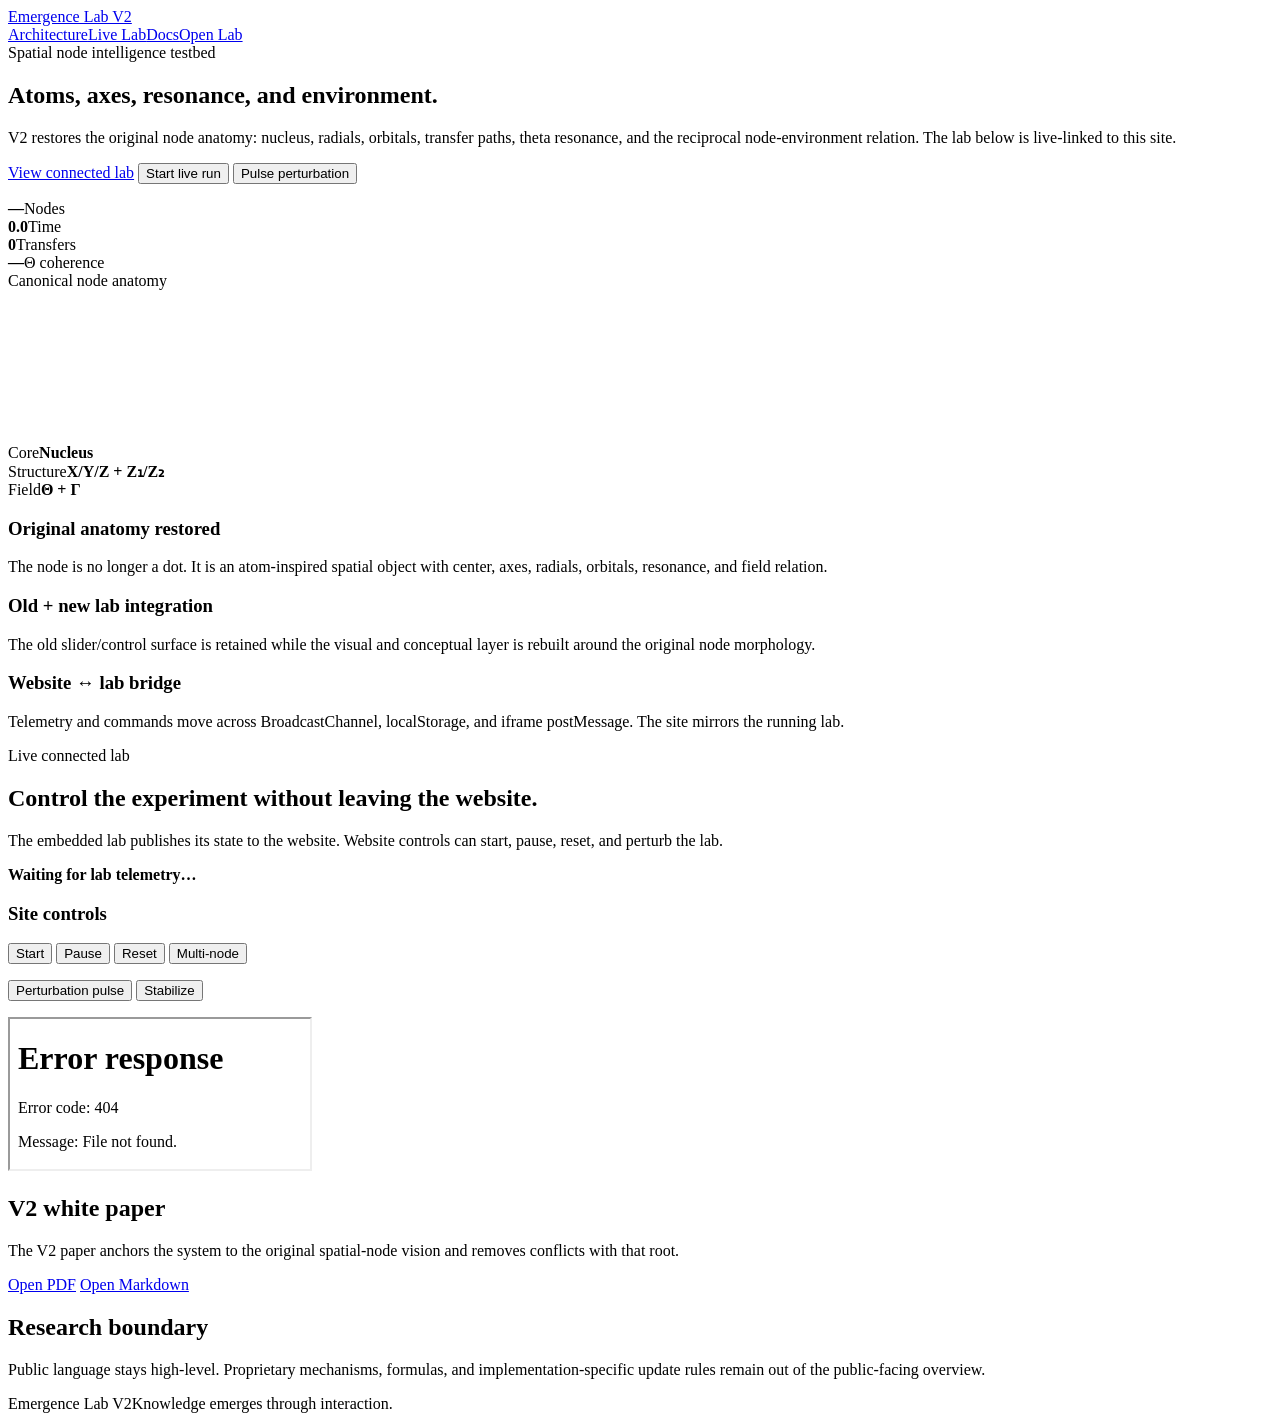
==== site/index.html @ 114ddc36 "Add V2 connected website" ====
<!doctype html>
<html lang="en">
<head>
  <meta charset="utf-8"><meta name="viewport" content="width=device-width, initial-scale=1">
  <title>Emergence Lab V2 — Spatial Node Research Platform</title>
  <link rel="stylesheet" href="../shared/el-style.css">
  <script src="../shared/el-bridge.js"></script>
  <script src="../shared/node-viz.js"></script>
</head>
<body>
<header>
  <nav>
    <a class="brand" href="#"><span class="sig"></span><span>Emergence Lab V2</span></a>
    <div class="navlinks"><a href="#architecture">Architecture</a><a href="#live">Live Lab</a><a href="#docs">Docs</a><a class="button" href="../lab/index.html" target="_blank">Open Lab</a></div>
  </nav>
</header>
<main>
  <section class="hero">
    <div class="panel hero-copy">
      <div class="kicker">Spatial node intelligence testbed</div>
      <h1>Atoms, axes, resonance, and environment.</h1>
      <p>V2 restores the original node anatomy: nucleus, radials, orbitals, transfer paths, theta resonance, and the reciprocal node-environment relation. The lab below is live-linked to this site.</p>
      <p><a class="button" href="#live">View connected lab</a> <button id="cmdStart">Start live run</button> <button id="cmdPerturb">Pulse perturbation</button></p>
      <div class="stats">
        <div class="stat"><b id="siteNodes">—</b><span>Nodes</span></div>
        <div class="stat"><b id="siteTime">0.0</b><span>Time</span></div>
        <div class="stat"><b id="siteWrites">0</b><span>Transfers</span></div>
        <div class="stat"><b id="siteCoherence">—</b><span>Θ coherence</span></div>
      </div>
    </div>
    <div class="panel node-card">
      <div class="kicker">Canonical node anatomy</div>
      <canvas id="nodePreview"></canvas>
      <div class="status">
        <div><span>Core</span><b>Nucleus</b></div><div><span>Structure</span><b>X/Y/Z + Z₁/Z₂</b></div><div><span>Field</span><b>Θ + Γ</b></div>
      </div>
    </div>
  </section>

  <section id="architecture" class="grid three">
    <div class="panel card"><h3>Original anatomy restored</h3><p class="muted">The node is no longer a dot. It is an atom-inspired spatial object with center, axes, radials, orbitals, resonance, and field relation.</p></div>
    <div class="panel card"><h3>Old + new lab integration</h3><p class="muted">The old slider/control surface is retained while the visual and conceptual layer is rebuilt around the original node morphology.</p></div>
    <div class="panel card"><h3>Website ↔ lab bridge</h3><p class="muted">Telemetry and commands move across BroadcastChannel, localStorage, and iframe postMessage. The site mirrors the running lab.</p></div>
  </section>

  <section id="live" class="panel card">
    <div class="grid two">
      <div>
        <div class="kicker">Live connected lab</div>
        <h2>Control the experiment without leaving the website.</h2>
        <p class="muted">The embedded lab publishes its state to the website. Website controls can start, pause, reset, and perturb the lab.</p>
        <div class="feed" id="feed"><b>Waiting for lab telemetry…</b></div>
      </div>
      <div class="panel card">
        <h3>Site controls</h3>
        <p><button data-command="start">Start</button> <button data-command="pause">Pause</button> <button data-command="reset">Reset</button> <button data-command="multi">Multi-node</button></p>
        <p><button data-command="perturb">Perturbation pulse</button> <button data-command="stabilize">Stabilize</button></p>
      </div>
    </div>
    <iframe class="live-frame" src="../lab/index.html?embedded=1" title="Emergence Lab V2 Live Lab"></iframe>
  </section>

  <section id="docs" class="grid two">
    <div class="panel card"><h2>V2 white paper</h2><p class="muted">The V2 paper anchors the system to the original spatial-node vision and removes conflicts with that root.</p><p><a class="button" href="../docs/Emergence_Lab_Research_Brief_V2.pdf">Open PDF</a> <a class="button" href="../docs/Emergence_Lab_Research_Brief_V2.md">Open Markdown</a></p></div>
    <div class="panel card"><h2>Research boundary</h2><p class="muted">Public language stays high-level. Proprietary mechanisms, formulas, and implementation-specific update rules remain out of the public-facing overview.</p></div>
  </section>
  <div class="footer"><span>Emergence Lab V2</span><span>Knowledge emerges through interaction.</span></div>
</main>
<script>
  drawCanonicalNode(document.getElementById("nodePreview"), {speed:1});
  const setText=(id,v)=>{const el=document.getElementById(id); if(el) el.textContent=v;};
  function renderTelemetry(t){
    if(!t) return;
    setText("siteNodes", t.nodeCount ?? "—");
    setText("siteTime", Number(t.time||0).toFixed(1));
    setText("siteWrites", t.transfers ?? 0);
    setText("siteCoherence", Number(t.thetaCoherence||0).toFixed(2));
    document.getElementById("feed").innerHTML =
      `<b>Lab online</b><span>Mode: ${t.mode}</span><span>X ${t.X.toFixed(2)} · Y ${t.Y.toFixed(2)} · Z₁ ${t.Z1.toFixed(2)} · Z₂ ${t.Z2.toFixed(2)}</span><span>Environment ${t.environment.toFixed(2)} · Γ ${t.gamma.toFixed(2)}</span>`;
  }
  const last = ELBridge.lastTelemetry(); if(last) renderTelemetry(last.payload);
  ELBridge.on(ev => { if(ev.type === "telemetry") renderTelemetry(ev.payload); });
  document.querySelectorAll("[data-command],#cmdStart,#cmdPerturb").forEach(btn=>{
    btn.addEventListener("click",()=>{
      const command = btn.dataset.command || (btn.id==="cmdPerturb" ? "perturb" : "start");
      ELBridge.publishCommand({command});
    });
  });
</script>
</body>
</html>
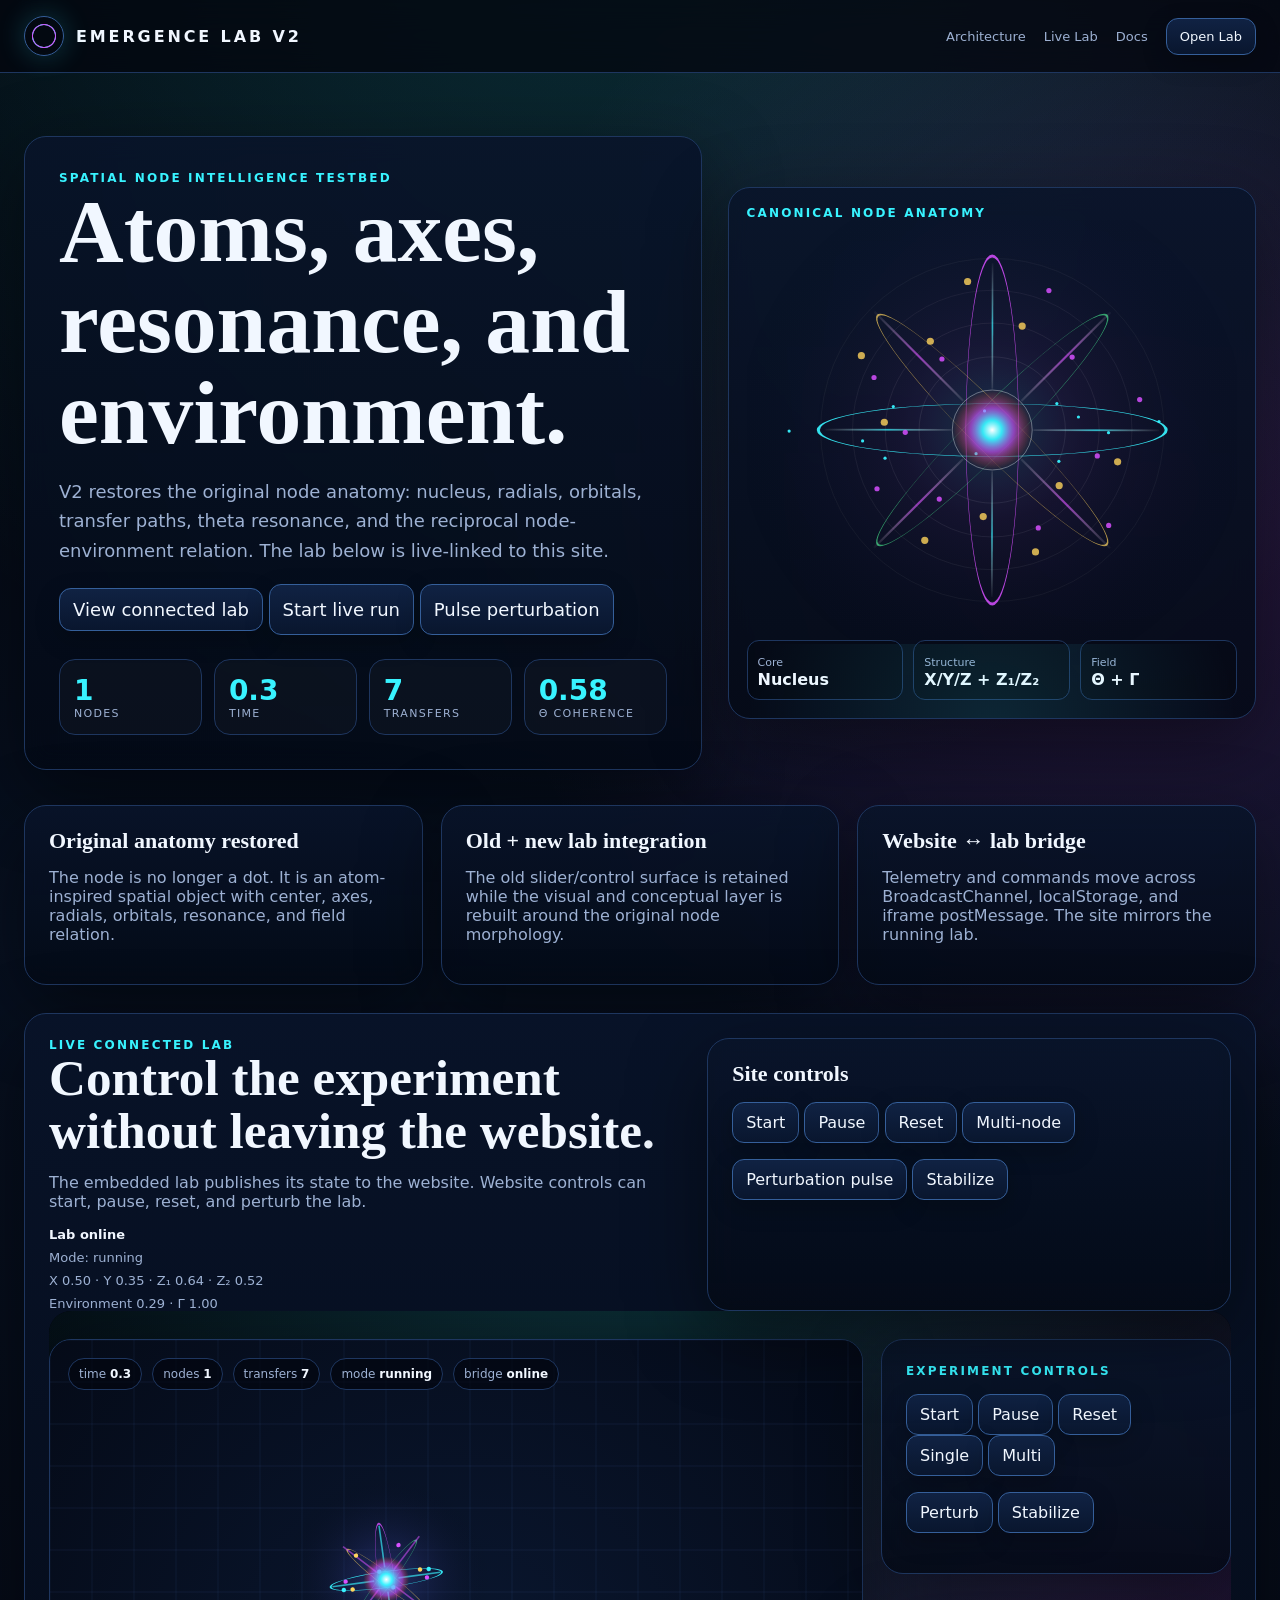
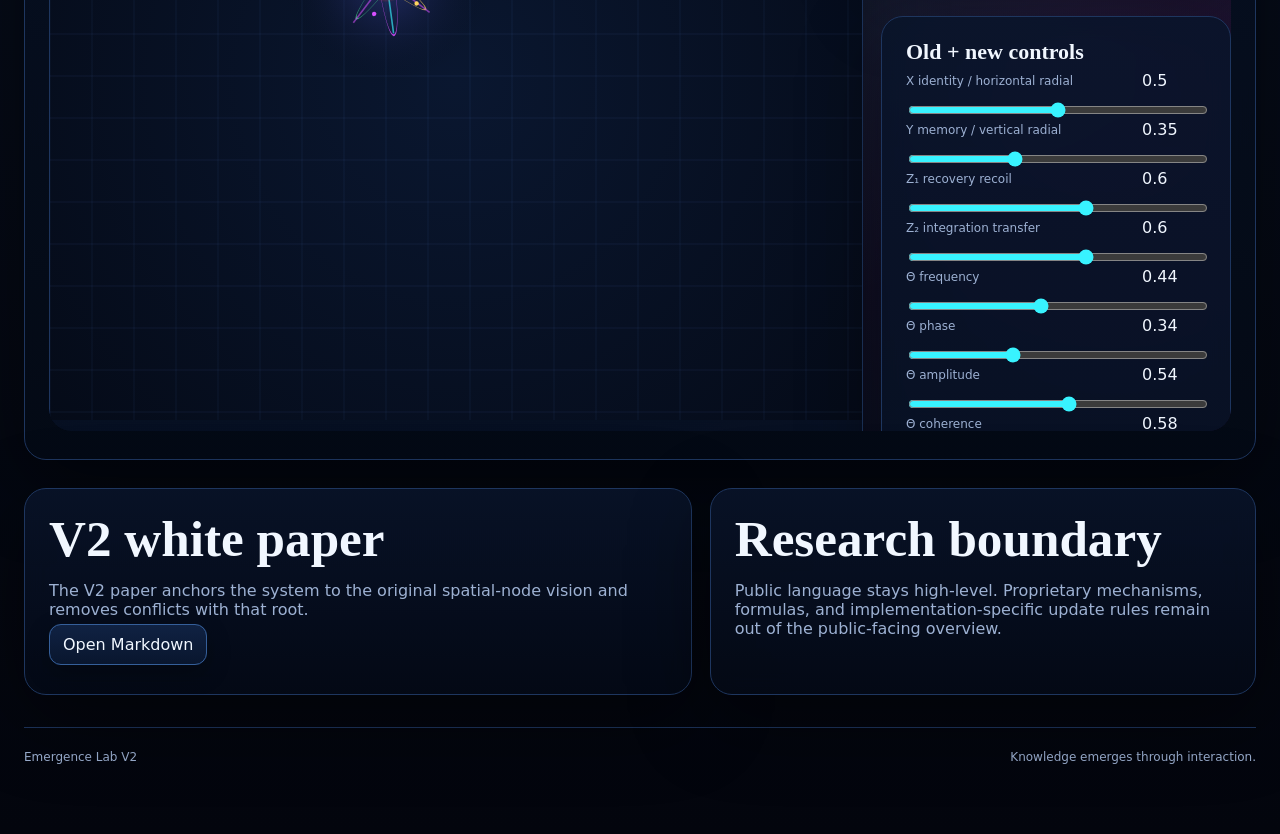
==== commit e2fdb922: "Remove unavailable PDF link from repo site" ====
--- a/site/index.html
+++ b/site/index.html
@@ -36,32 +36,20 @@
       </div>
     </div>
   </section>
-
   <section id="architecture" class="grid three">
     <div class="panel card"><h3>Original anatomy restored</h3><p class="muted">The node is no longer a dot. It is an atom-inspired spatial object with center, axes, radials, orbitals, resonance, and field relation.</p></div>
     <div class="panel card"><h3>Old + new lab integration</h3><p class="muted">The old slider/control surface is retained while the visual and conceptual layer is rebuilt around the original node morphology.</p></div>
     <div class="panel card"><h3>Website ↔ lab bridge</h3><p class="muted">Telemetry and commands move across BroadcastChannel, localStorage, and iframe postMessage. The site mirrors the running lab.</p></div>
   </section>
-
   <section id="live" class="panel card">
     <div class="grid two">
-      <div>
-        <div class="kicker">Live connected lab</div>
-        <h2>Control the experiment without leaving the website.</h2>
-        <p class="muted">The embedded lab publishes its state to the website. Website controls can start, pause, reset, and perturb the lab.</p>
-        <div class="feed" id="feed"><b>Waiting for lab telemetry…</b></div>
-      </div>
-      <div class="panel card">
-        <h3>Site controls</h3>
-        <p><button data-command="start">Start</button> <button data-command="pause">Pause</button> <button data-command="reset">Reset</button> <button data-command="multi">Multi-node</button></p>
-        <p><button data-command="perturb">Perturbation pulse</button> <button data-command="stabilize">Stabilize</button></p>
-      </div>
+      <div><div class="kicker">Live connected lab</div><h2>Control the experiment without leaving the website.</h2><p class="muted">The embedded lab publishes its state to the website. Website controls can start, pause, reset, and perturb the lab.</p><div class="feed" id="feed"><b>Waiting for lab telemetry…</b></div></div>
+      <div class="panel card"><h3>Site controls</h3><p><button data-command="start">Start</button> <button data-command="pause">Pause</button> <button data-command="reset">Reset</button> <button data-command="multi">Multi-node</button></p><p><button data-command="perturb">Perturbation pulse</button> <button data-command="stabilize">Stabilize</button></p></div>
     </div>
     <iframe class="live-frame" src="../lab/index.html?embedded=1" title="Emergence Lab V2 Live Lab"></iframe>
   </section>
-
   <section id="docs" class="grid two">
-    <div class="panel card"><h2>V2 white paper</h2><p class="muted">The V2 paper anchors the system to the original spatial-node vision and removes conflicts with that root.</p><p><a class="button" href="../docs/Emergence_Lab_Research_Brief_V2.pdf">Open PDF</a> <a class="button" href="../docs/Emergence_Lab_Research_Brief_V2.md">Open Markdown</a></p></div>
+    <div class="panel card"><h2>V2 white paper</h2><p class="muted">The V2 paper anchors the system to the original spatial-node vision and removes conflicts with that root.</p><p><a class="button" href="../docs/Emergence_Lab_Research_Brief_V2.md">Open Markdown</a></p></div>
     <div class="panel card"><h2>Research boundary</h2><p class="muted">Public language stays high-level. Proprietary mechanisms, formulas, and implementation-specific update rules remain out of the public-facing overview.</p></div>
   </section>
   <div class="footer"><span>Emergence Lab V2</span><span>Knowledge emerges through interaction.</span></div>
@@ -69,23 +57,10 @@
 <script>
   drawCanonicalNode(document.getElementById("nodePreview"), {speed:1});
   const setText=(id,v)=>{const el=document.getElementById(id); if(el) el.textContent=v;};
-  function renderTelemetry(t){
-    if(!t) return;
-    setText("siteNodes", t.nodeCount ?? "—");
-    setText("siteTime", Number(t.time||0).toFixed(1));
-    setText("siteWrites", t.transfers ?? 0);
-    setText("siteCoherence", Number(t.thetaCoherence||0).toFixed(2));
-    document.getElementById("feed").innerHTML =
-      `<b>Lab online</b><span>Mode: ${t.mode}</span><span>X ${t.X.toFixed(2)} · Y ${t.Y.toFixed(2)} · Z₁ ${t.Z1.toFixed(2)} · Z₂ ${t.Z2.toFixed(2)}</span><span>Environment ${t.environment.toFixed(2)} · Γ ${t.gamma.toFixed(2)}</span>`;
-  }
+  function renderTelemetry(t){ if(!t) return; setText("siteNodes", t.nodeCount ?? "—"); setText("siteTime", Number(t.time||0).toFixed(1)); setText("siteWrites", t.transfers ?? 0); setText("siteCoherence", Number(t.thetaCoherence||0).toFixed(2)); document.getElementById("feed").innerHTML = `<b>Lab online</b><span>Mode: ${t.mode}</span><span>X ${t.X.toFixed(2)} · Y ${t.Y.toFixed(2)} · Z₁ ${t.Z1.toFixed(2)} · Z₂ ${t.Z2.toFixed(2)}</span><span>Environment ${t.environment.toFixed(2)} · Γ ${t.gamma.toFixed(2)}</span>`; }
   const last = ELBridge.lastTelemetry(); if(last) renderTelemetry(last.payload);
   ELBridge.on(ev => { if(ev.type === "telemetry") renderTelemetry(ev.payload); });
-  document.querySelectorAll("[data-command],#cmdStart,#cmdPerturb").forEach(btn=>{
-    btn.addEventListener("click",()=>{
-      const command = btn.dataset.command || (btn.id==="cmdPerturb" ? "perturb" : "start");
-      ELBridge.publishCommand({command});
-    });
-  });
+  document.querySelectorAll("[data-command],#cmdStart,#cmdPerturb").forEach(btn=>{ btn.addEventListener("click",()=>{ const command = btn.dataset.command || (btn.id==="cmdPerturb" ? "perturb" : "start"); ELBridge.publishCommand({command}); }); });
 </script>
 </body>
 </html>
--- a/shared/el-style.css
+++ b/shared/el-style.css
@@ -0,0 +1 @@
+:root{--bg:#03050d;--panel:#071122;--panel2:#0b1730;--line:#1e365f;--line2:#355f9a;--text:#f1f7ff;--muted:#9db1d3;--cyan:#38f3ff;--violet:#d750ff;--gold:#ffd55d;--green:#4dff9a;--red:#ff5a7a;--shadow:0 24px 80px rgba(0,0,0,.45)}*{box-sizing:border-box}html{scroll-behavior:smooth}body{margin:0;background:radial-gradient(circle at 50% -10%,rgba(56,243,255,.20),transparent 38%),radial-gradient(circle at 90% 20%,rgba(215,80,255,.16),transparent 30%),linear-gradient(180deg,#02040b,#071020 38%,#03050d);color:var(--text);font-family:Inter,ui-sans-serif,system-ui,-apple-system,Segoe UI,sans-serif}a{color:inherit;text-decoration:none}button,.button{font:inherit;color:var(--text);background:linear-gradient(180deg,#102243,#09162e);border:1px solid var(--line2);border-radius:12px;padding:10px 13px;cursor:pointer;box-shadow:0 8px 25px rgba(0,0,0,.22)}button:hover,.button:hover{border-color:var(--cyan);box-shadow:0 0 24px rgba(56,243,255,.14)}.panel{background:linear-gradient(180deg,rgba(9,20,42,.88),rgba(4,10,22,.86));border:1px solid var(--line);border-radius:22px;box-shadow:var(--shadow);backdrop-filter:blur(12px)}.muted{color:var(--muted)}.accent{color:var(--cyan)}.gold{color:var(--gold)}.violet{color:var(--violet)}.grid{display:grid;gap:18px}.two{grid-template-columns:1.1fr .9fr}.three{grid-template-columns:repeat(3,1fr)}header{position:sticky;top:0;z-index:10;background:rgba(3,5,13,.72);border-bottom:1px solid var(--line);backdrop-filter:blur(16px)}nav{max-width:1440px;margin:auto;padding:16px 24px;display:flex;align-items:center;justify-content:space-between;gap:18px}.brand{display:flex;align-items:center;gap:12px;letter-spacing:.18em;text-transform:uppercase;font-weight:700}.brand .sig{width:40px;height:40px;border:1px solid var(--line2);border-radius:50%;position:relative;box-shadow:0 0 28px rgba(56,243,255,.22)}.brand .sig:before,.brand .sig:after{content:"";position:absolute;inset:7px;border:1px solid var(--cyan);border-radius:50%;transform:rotate(55deg)}.brand .sig:after{border-color:var(--violet);transform:rotate(-55deg)}.navlinks{display:flex;gap:18px;align-items:center;color:var(--muted);font-size:13px}main{max-width:1440px;margin:auto;padding:28px 24px 70px}h1,h2,h3{font-family:Georgia,serif;line-height:1.02}h1{font-size:clamp(42px,7vw,96px);margin:0}h2{font-size:clamp(28px,4vw,52px);margin:0 0 12px}h3{font-size:22px;margin:0 0 8px}.kicker{letter-spacing:.18em;text-transform:uppercase;color:var(--cyan);font-size:12px;font-weight:800}.hero{min-height:72vh;display:grid;grid-template-columns:1fr minmax(420px,.78fr);align-items:center;gap:26px}.hero-copy{padding:34px}.hero p{font-size:18px;color:var(--muted);max-width:760px;line-height:1.65}.stats{display:grid;grid-template-columns:repeat(4,1fr);gap:12px;margin-top:24px}.stat{padding:14px;border:1px solid var(--line);border-radius:16px;background:rgba(255,255,255,.025)}.stat b{font-size:28px;color:var(--cyan);font-weight:700}.stat span{display:block;color:var(--muted);font-size:11px;text-transform:uppercase;letter-spacing:.12em}.node-card{padding:18px;min-height:530px;position:relative;overflow:hidden}.node-card canvas{width:100%;height:420px;display:block}.node-card:after{content:"";position:absolute;inset:auto -20% -20% -20%;height:180px;background:radial-gradient(circle,rgba(56,243,255,.12),transparent 65%)}.status{display:grid;grid-template-columns:repeat(3,1fr);gap:10px}.status div{padding:10px;border:1px solid var(--line);border-radius:12px;background:rgba(0,0,0,.18)}.status b{display:block}.status span{font-size:11px;color:var(--muted)}section{margin-top:28px}.card{padding:24px}.live-frame{height:720px;width:100%;border:0;border-radius:22px;background:#02040b}.feed{display:grid;gap:8px;font-size:13px;color:var(--muted)}.feed b{color:var(--text)}.footer{color:var(--muted);font-size:12px;border-top:1px solid var(--line);padding-top:22px;margin-top:32px;display:flex;justify-content:space-between;gap:20px}@media(max-width:1050px){.hero,.two,.three{grid-template-columns:1fr}.navlinks{display:none}.stats{grid-template-columns:repeat(2,1fr)}.live-frame{height:780px}}@media(max-width:620px){main,nav{padding-left:14px;padding-right:14px}.hero-copy,.card,.node-card{padding:18px}.stats,.status{grid-template-columns:1fr}}
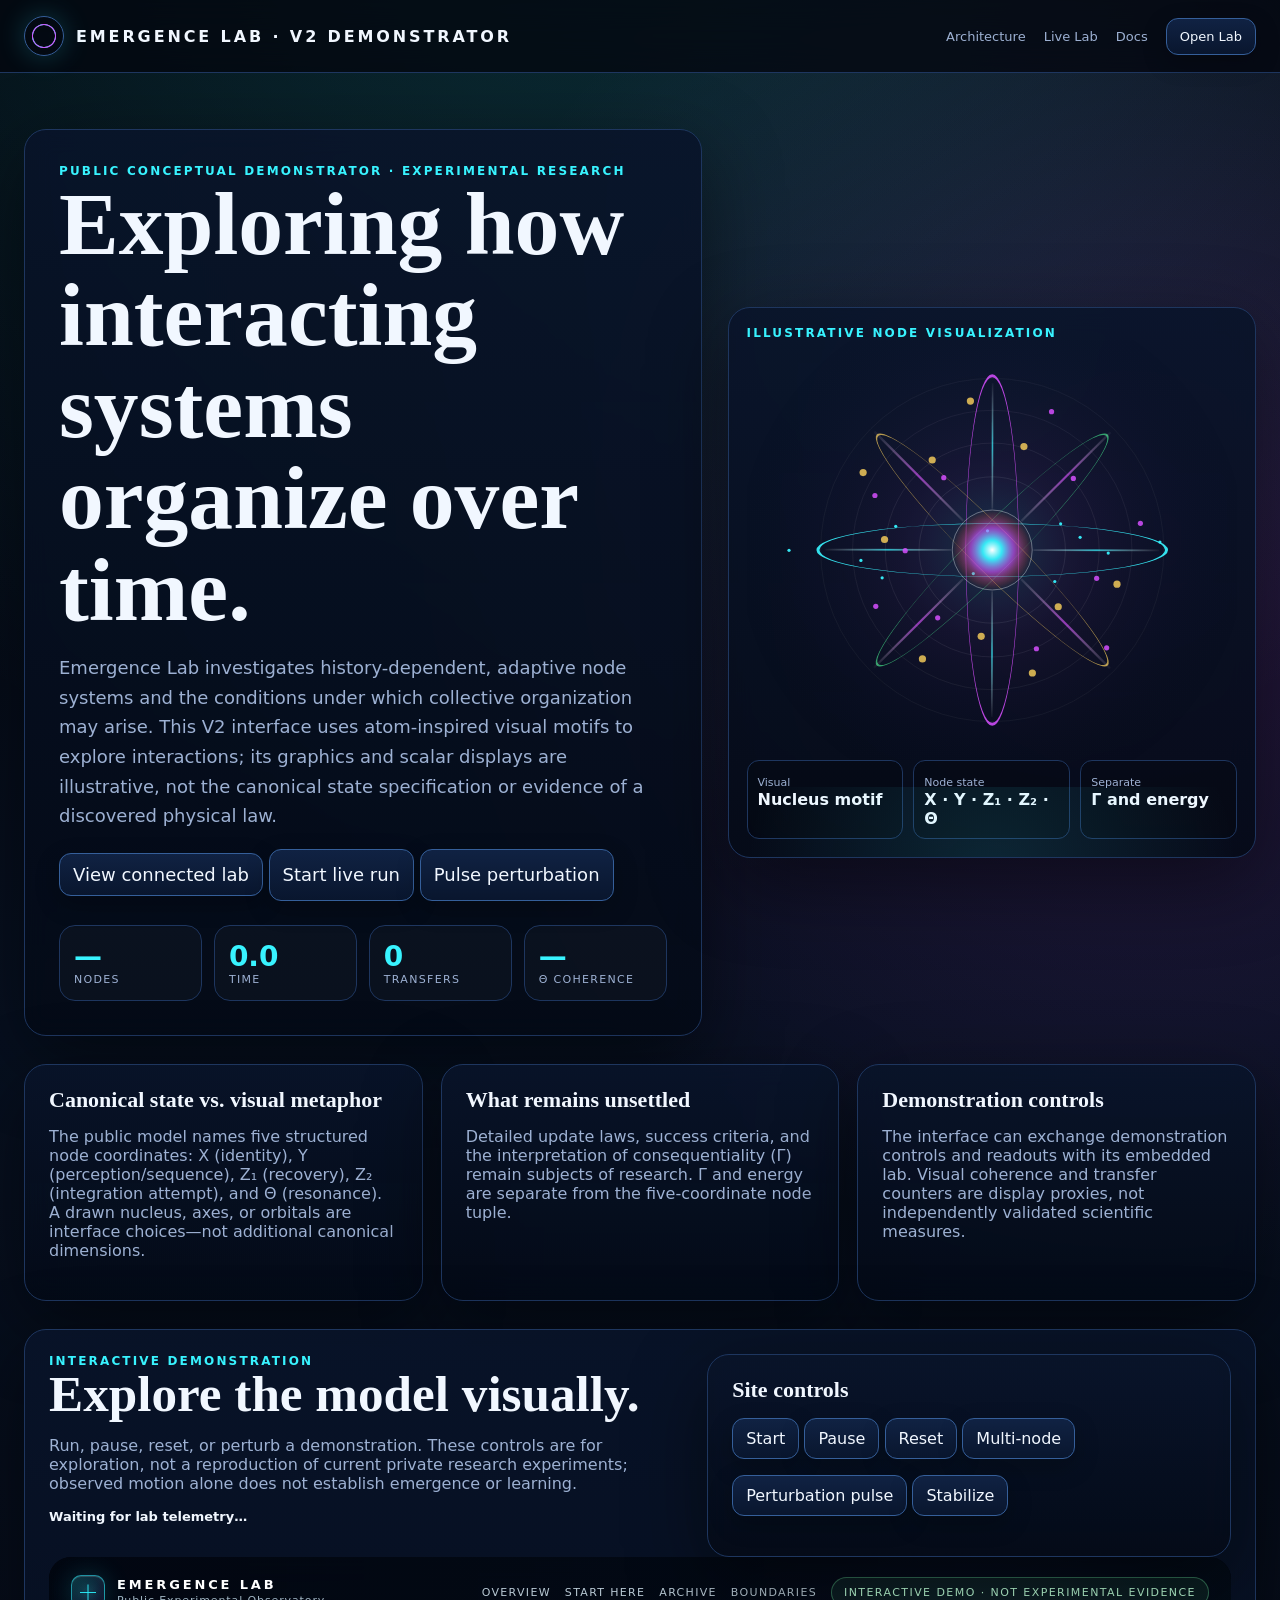
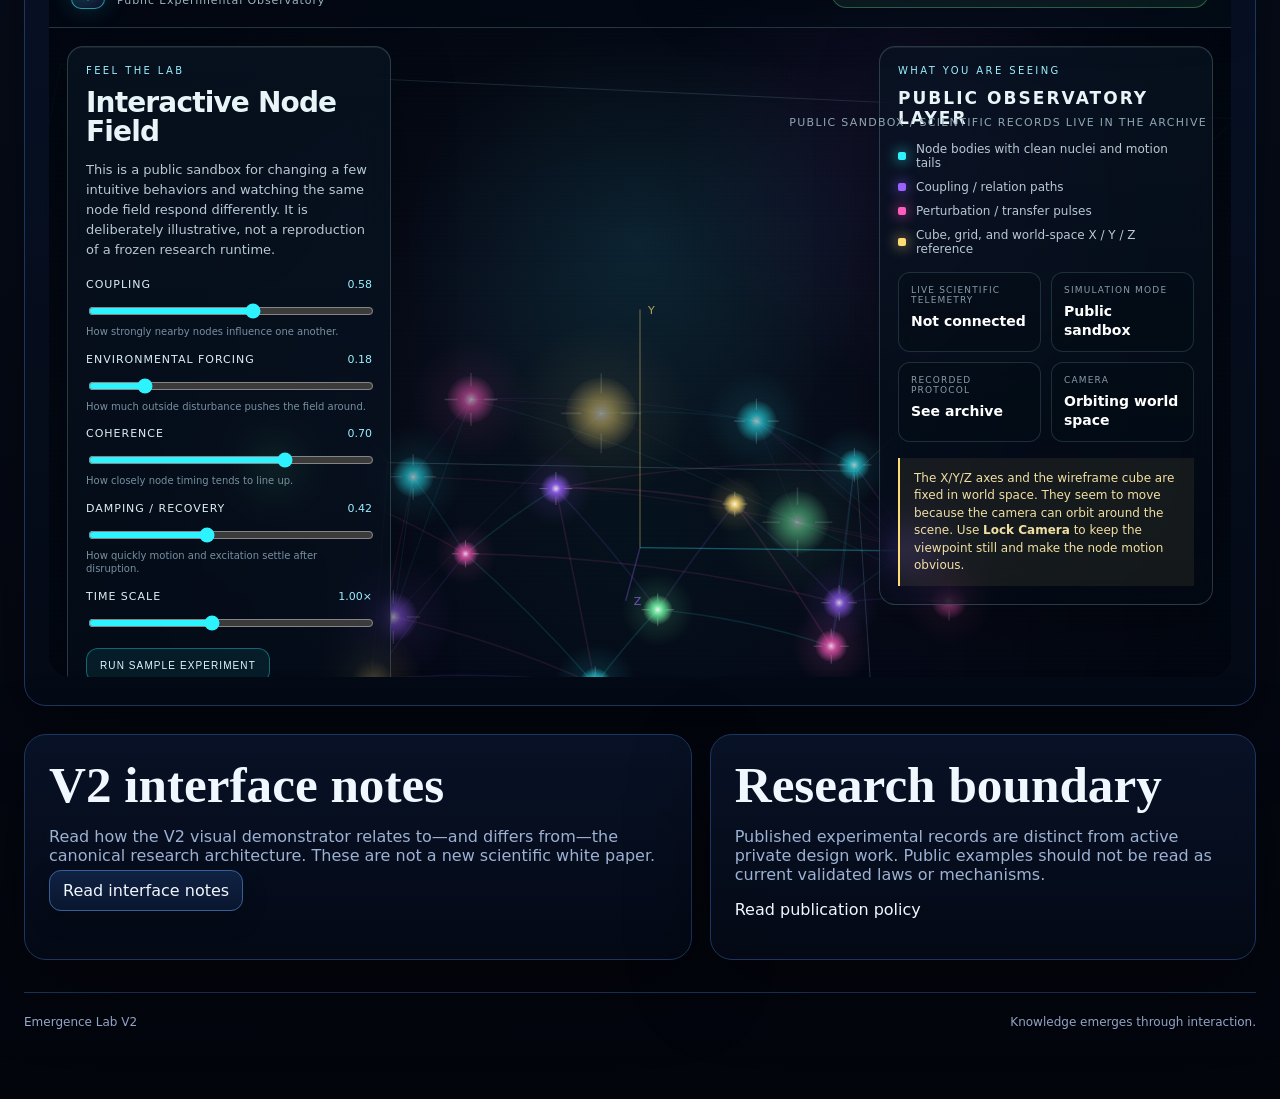
==== commit bba707b2: "docs(site): clarify public V2 scope and protect canonical publication boundary" ====
--- a/site/index.html
+++ b/site/index.html
@@ -2,7 +2,7 @@
 <html lang="en">
 <head>
   <meta charset="utf-8"><meta name="viewport" content="width=device-width, initial-scale=1">
-  <title>Emergence Lab V2 — Spatial Node Research Platform</title>
+  <title>Emergence Lab — Public V2 Demonstrator</title>
   <link rel="stylesheet" href="../shared/el-style.css">
   <script src="../shared/el-bridge.js"></script>
   <script src="../shared/node-viz.js"></script>
@@ -10,16 +10,16 @@
 <body>
 <header>
   <nav>
-    <a class="brand" href="#"><span class="sig"></span><span>Emergence Lab V2</span></a>
+    <a class="brand" href="#"><span class="sig"></span><span>Emergence Lab · V2 demonstrator</span></a>
     <div class="navlinks"><a href="#architecture">Architecture</a><a href="#live">Live Lab</a><a href="#docs">Docs</a><a class="button" href="../lab/index.html" target="_blank">Open Lab</a></div>
   </nav>
 </header>
 <main>
   <section class="hero">
     <div class="panel hero-copy">
-      <div class="kicker">Spatial node intelligence testbed</div>
-      <h1>Atoms, axes, resonance, and environment.</h1>
-      <p>V2 restores the original node anatomy: nucleus, radials, orbitals, transfer paths, theta resonance, and the reciprocal node-environment relation. The lab below is live-linked to this site.</p>
+      <div class="kicker">Public conceptual demonstrator · Experimental research</div>
+      <h1>Exploring how interacting systems organize over time.</h1>
+      <p>Emergence Lab investigates history-dependent, adaptive node systems and the conditions under which collective organization may arise. This V2 interface uses atom-inspired visual motifs to explore interactions; its graphics and scalar displays are illustrative, not the canonical state specification or evidence of a discovered physical law.</p>
       <p><a class="button" href="#live">View connected lab</a> <button id="cmdStart">Start live run</button> <button id="cmdPerturb">Pulse perturbation</button></p>
       <div class="stats">
         <div class="stat"><b id="siteNodes">—</b><span>Nodes</span></div>
@@ -29,28 +29,28 @@
       </div>
     </div>
     <div class="panel node-card">
-      <div class="kicker">Canonical node anatomy</div>
+      <div class="kicker">Illustrative node visualization</div>
       <canvas id="nodePreview"></canvas>
       <div class="status">
-        <div><span>Core</span><b>Nucleus</b></div><div><span>Structure</span><b>X/Y/Z + Z₁/Z₂</b></div><div><span>Field</span><b>Θ + Γ</b></div>
+        <div><span>Visual</span><b>Nucleus motif</b></div><div><span>Node state</span><b>X · Y · Z₁ · Z₂ · Θ</b></div><div><span>Separate</span><b>Γ and energy</b></div>
       </div>
     </div>
   </section>
   <section id="architecture" class="grid three">
-    <div class="panel card"><h3>Original anatomy restored</h3><p class="muted">The node is no longer a dot. It is an atom-inspired spatial object with center, axes, radials, orbitals, resonance, and field relation.</p></div>
-    <div class="panel card"><h3>Old + new lab integration</h3><p class="muted">The old slider/control surface is retained while the visual and conceptual layer is rebuilt around the original node morphology.</p></div>
-    <div class="panel card"><h3>Website ↔ lab bridge</h3><p class="muted">Telemetry and commands move across BroadcastChannel, localStorage, and iframe postMessage. The site mirrors the running lab.</p></div>
+    <div class="panel card"><h3>Canonical state vs. visual metaphor</h3><p class="muted">The public model names five structured node coordinates: X (identity), Y (perception/sequence), Z₁ (recovery), Z₂ (integration attempt), and Θ (resonance). A drawn nucleus, axes, or orbitals are interface choices—not additional canonical dimensions.</p></div>
+    <div class="panel card"><h3>What remains unsettled</h3><p class="muted">Detailed update laws, success criteria, and the interpretation of consequentiality (Γ) remain subjects of research. Γ and energy are separate from the five-coordinate node tuple.</p></div>
+    <div class="panel card"><h3>Demonstration controls</h3><p class="muted">The interface can exchange demonstration controls and readouts with its embedded lab. Visual coherence and transfer counters are display proxies, not independently validated scientific measures.</p></div>
   </section>
   <section id="live" class="panel card">
     <div class="grid two">
-      <div><div class="kicker">Live connected lab</div><h2>Control the experiment without leaving the website.</h2><p class="muted">The embedded lab publishes its state to the website. Website controls can start, pause, reset, and perturb the lab.</p><div class="feed" id="feed"><b>Waiting for lab telemetry…</b></div></div>
+      <div><div class="kicker">Interactive demonstration</div><h2>Explore the model visually.</h2><p class="muted">Run, pause, reset, or perturb a demonstration. These controls are for exploration, not a reproduction of current private research experiments; observed motion alone does not establish emergence or learning.</p><div class="feed" id="feed"><b>Waiting for lab telemetry…</b></div></div>
       <div class="panel card"><h3>Site controls</h3><p><button data-command="start">Start</button> <button data-command="pause">Pause</button> <button data-command="reset">Reset</button> <button data-command="multi">Multi-node</button></p><p><button data-command="perturb">Perturbation pulse</button> <button data-command="stabilize">Stabilize</button></p></div>
     </div>
     <iframe class="live-frame" src="../lab/index.html?embedded=1" title="Emergence Lab V2 Live Lab"></iframe>
   </section>
   <section id="docs" class="grid two">
-    <div class="panel card"><h2>V2 white paper</h2><p class="muted">The V2 paper anchors the system to the original spatial-node vision and removes conflicts with that root.</p><p><a class="button" href="../docs/Emergence_Lab_Research_Brief_V2.md">Open Markdown</a></p></div>
-    <div class="panel card"><h2>Research boundary</h2><p class="muted">Public language stays high-level. Proprietary mechanisms, formulas, and implementation-specific update rules remain out of the public-facing overview.</p></div>
+    <div class="panel card"><h2>V2 interface notes</h2><p class="muted">Read how the V2 visual demonstrator relates to—and differs from—the canonical research architecture. These are not a new scientific white paper.</p><p><a class="button" href="../docs/Emergence_Lab_Research_Brief_V2.md">Read interface notes</a></p></div>
+    <div class="panel card"><h2>Research boundary</h2><p class="muted">Published experimental records are distinct from active private design work. Public examples should not be read as current validated laws or mechanisms.</p><p><a href="../PUBLICATION-BOUNDARY.md">Read publication policy</a></p></div>
   </section>
   <div class="footer"><span>Emergence Lab V2</span><span>Knowledge emerges through interaction.</span></div>
 </main>
